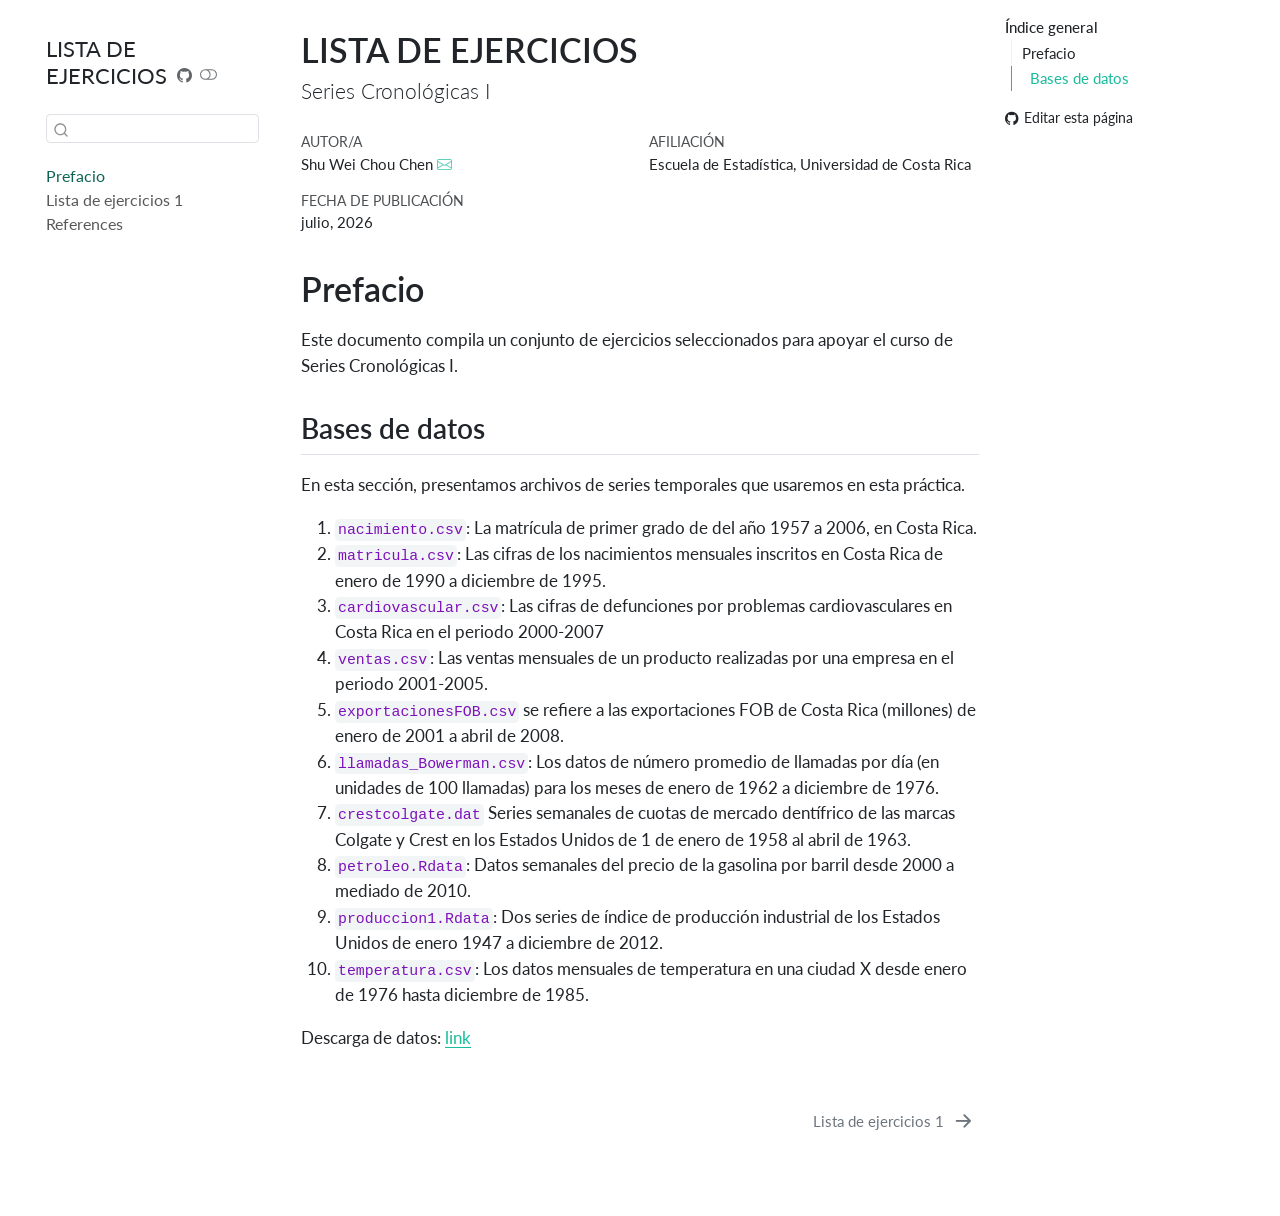
==== docs/index.html @ 9e40c4bb "setup" ====
<!DOCTYPE html>
<html xmlns="http://www.w3.org/1999/xhtml" lang="es" xml:lang="es"><head>

<meta charset="utf-8">
<meta name="generator" content="quarto-1.9.38">

<meta name="viewport" content="width=device-width, initial-scale=1.0, user-scalable=yes">

<meta name="author" content="Shu Wei Chou Chen">

<title>LISTA DE EJERCICIOS</title>
<style>
/* Default styles provided by pandoc.
** See https://pandoc.org/MANUAL.html#variables-for-html for config info.
*/
code{white-space: pre-wrap;}
span.smallcaps{font-variant: small-caps;}
div.columns{display: flex; gap: min(4vw, 1.5em);}
div.column{flex: auto; overflow-x: auto;}
div.hanging-indent{margin-left: 1.5em; text-indent: -1.5em;}
ul.task-list{list-style: none;}
ul.task-list li input[type="checkbox"] {
  width: 0.8em;
  margin: 0 0.8em 0.2em -1em; /* quarto-specific, see https://github.com/quarto-dev/quarto-cli/issues/4556 */ 
  vertical-align: middle;
}
/* CSS for citations */
div.csl-bib-body { }
div.csl-entry {
  clear: both;
}
.hanging-indent div.csl-entry {
  margin-left:2em;
  text-indent:-2em;
}
div.csl-left-margin {
  min-width:2em;
  float:left;
}
div.csl-right-inline {
  margin-left:2em;
  padding-left:1em;
}
div.csl-indent {
  margin-left: 2em;
}</style>


<script src="site_libs/quarto-nav/quarto-nav.js"></script>
<script src="site_libs/quarto-nav/headroom.min.js"></script>
<script src="site_libs/clipboard/clipboard.min.js"></script>
<script src="site_libs/quarto-search/autocomplete.umd.js"></script>
<script src="site_libs/quarto-search/fuse.min.js"></script>
<script src="site_libs/quarto-search/quarto-search.js"></script>
<meta name="quarto:offset" content="./">
<link href="./Lista_1.html" rel="next">
<script src="site_libs/quarto-html/quarto.js" type="module"></script>
<script src="site_libs/quarto-html/tabsets/tabsets.js" type="module"></script>
<script src="site_libs/quarto-html/popper.min.js"></script>
<script src="site_libs/quarto-html/tippy.umd.min.js"></script>
<script src="site_libs/quarto-html/anchor.min.js"></script>
<link href="site_libs/quarto-html/tippy.css" rel="stylesheet">
<link href="site_libs/quarto-html/quarto-syntax-highlighting-15634bcf2e68342d4ad2dfa704d543f6.css" rel="stylesheet" class="quarto-color-scheme" id="quarto-text-highlighting-styles">
<link href="site_libs/quarto-html/quarto-syntax-highlighting-dark-0a6b7249c26820e032cb0bd839ff02b1.css" rel="stylesheet" class="quarto-color-scheme quarto-color-alternate" id="quarto-text-highlighting-styles">
<link href="site_libs/quarto-html/quarto-syntax-highlighting-15634bcf2e68342d4ad2dfa704d543f6.css" rel="stylesheet" class="quarto-color-scheme-extra" id="quarto-text-highlighting-styles">
<script src="site_libs/bootstrap/bootstrap.min.js"></script>
<link href="site_libs/bootstrap/bootstrap-icons.css" rel="stylesheet">
<link href="site_libs/bootstrap/bootstrap-ffc4c3fc79587ee79da4865b6a08975e.min.css" rel="stylesheet" append-hash="true" class="quarto-color-scheme" id="quarto-bootstrap" data-mode="light">
<link href="site_libs/bootstrap/bootstrap-dark-acff971833d9769290026d534105daaa.min.css" rel="stylesheet" append-hash="true" class="quarto-color-scheme quarto-color-alternate" id="quarto-bootstrap" data-mode="dark">
<link href="site_libs/bootstrap/bootstrap-ffc4c3fc79587ee79da4865b6a08975e.min.css" rel="stylesheet" append-hash="true" class="quarto-color-scheme-extra" id="quarto-bootstrap" data-mode="light">
<script id="quarto-search-options" type="application/json">{
  "location": "sidebar",
  "copy-button": false,
  "collapse-after": 3,
  "panel-placement": "start",
  "type": "textbox",
  "limit": 50,
  "keyboard-shortcut": [
    "f",
    "/",
    "s"
  ],
  "show-item-context": false,
  "language": {
    "search-no-results-text": "No se han encontrado resultados",
    "search-matching-documents-text": "documentos encontrados",
    "search-copy-link-title": "Copiar el enlace en la búsqueda",
    "search-hide-matches-text": "Ocultar resultados adicionales",
    "search-more-match-text": "resultado adicional en este documento",
    "search-more-matches-text": "resultados adicionales en este documento",
    "search-clear-button-title": "Borrar",
    "search-text-placeholder": "",
    "search-detached-cancel-button-title": "Cancelar",
    "search-submit-button-title": "Enviar",
    "search-label": "Buscar"
  }
}</script>


</head>

<body class="nav-sidebar floating quarto-light"><script id="quarto-html-before-body" type="application/javascript">
    const toggleBodyColorMode = (bsSheetEl) => {
      const mode = bsSheetEl.getAttribute("data-mode");
      const bodyEl = window.document.querySelector("body");
      if (mode === "dark") {
        bodyEl.classList.add("quarto-dark");
        bodyEl.classList.remove("quarto-light");
      } else {
        bodyEl.classList.add("quarto-light");
        bodyEl.classList.remove("quarto-dark");
      }
    }
    const toggleBodyColorPrimary = () => {
      const bsSheetEl = window.document.querySelector("link#quarto-bootstrap:not([rel=disabled-stylesheet])");
      if (bsSheetEl) {
        toggleBodyColorMode(bsSheetEl);
      }
    }
    const setColorSchemeToggle = (alternate) => {
      const toggles = window.document.querySelectorAll('.quarto-color-scheme-toggle');
      for (let i=0; i < toggles.length; i++) {
        const toggle = toggles[i];
        if (toggle) {
          if (alternate) {
            toggle.classList.add("alternate");
          } else {
            toggle.classList.remove("alternate");
          }
        }
      }
    };
    const toggleColorMode = (alternate) => {
      // Switch the stylesheets
      const primaryStylesheets = window.document.querySelectorAll('link.quarto-color-scheme:not(.quarto-color-alternate)');
      const alternateStylesheets = window.document.querySelectorAll('link.quarto-color-scheme.quarto-color-alternate');
      manageTransitions('#quarto-margin-sidebar .nav-link', false);
      if (alternate) {
        // note: dark is layered on light, we don't disable primary!
        enableStylesheet(alternateStylesheets);
        for (const sheetNode of alternateStylesheets) {
          if (sheetNode.id === "quarto-bootstrap") {
            toggleBodyColorMode(sheetNode);
          }
        }
      } else {
        disableStylesheet(alternateStylesheets);
        enableStylesheet(primaryStylesheets)
        toggleBodyColorPrimary();
      }
      manageTransitions('#quarto-margin-sidebar .nav-link', true);
      // Switch the toggles
      setColorSchemeToggle(alternate)
      // Hack to workaround the fact that safari doesn't
      // properly recolor the scrollbar when toggling (#1455)
      if (navigator.userAgent.indexOf('Safari') > 0 && navigator.userAgent.indexOf('Chrome') == -1) {
        manageTransitions("body", false);
        window.scrollTo(0, 1);
        setTimeout(() => {
          window.scrollTo(0, 0);
          manageTransitions("body", true);
        }, 40);
      }
    }
    const disableStylesheet = (stylesheets) => {
      for (let i=0; i < stylesheets.length; i++) {
        const stylesheet = stylesheets[i];
        stylesheet.rel = 'disabled-stylesheet';
      }
    }
    const enableStylesheet = (stylesheets) => {
      for (let i=0; i < stylesheets.length; i++) {
        const stylesheet = stylesheets[i];
        if(stylesheet.rel !== 'stylesheet') { // for Chrome, which will still FOUC without this check
          stylesheet.rel = 'stylesheet';
        }
      }
    }
    const manageTransitions = (selector, allowTransitions) => {
      const els = window.document.querySelectorAll(selector);
      for (let i=0; i < els.length; i++) {
        const el = els[i];
        if (allowTransitions) {
          el.classList.remove('notransition');
        } else {
          el.classList.add('notransition');
        }
      }
    }
    const isFileUrl = () => {
      return window.location.protocol === 'file:';
    }
    const hasAlternateSentinel = () => {
      let styleSentinel = getColorSchemeSentinel();
      if (styleSentinel !== null) {
        return styleSentinel === "alternate";
      } else {
        return false;
      }
    }
    const setStyleSentinel = (alternate) => {
      const value = alternate ? "alternate" : "default";
      if (!isFileUrl()) {
        window.localStorage.setItem("quarto-color-scheme", value);
      } else {
        localAlternateSentinel = value;
      }
    }
    const getColorSchemeSentinel = () => {
      if (!isFileUrl()) {
        const storageValue = window.localStorage.getItem("quarto-color-scheme");
        return storageValue != null ? storageValue : localAlternateSentinel;
      } else {
        return localAlternateSentinel;
      }
    }
    const toggleGiscusIfUsed = (isAlternate, darkModeDefault) => {
      const baseTheme = document.querySelector('#giscus-base-theme')?.value ?? 'light';
      const alternateTheme = document.querySelector('#giscus-alt-theme')?.value ?? 'dark';
      let newTheme = '';
      if(authorPrefersDark) {
        newTheme = isAlternate ? baseTheme : alternateTheme;
      } else {
        newTheme = isAlternate ? alternateTheme : baseTheme;
      }
      const changeGiscusTheme = () => {
        // From: https://github.com/giscus/giscus/issues/336
        const sendMessage = (message) => {
          const iframe = document.querySelector('iframe.giscus-frame');
          if (!iframe) return;
          iframe.contentWindow.postMessage({ giscus: message }, 'https://giscus.app');
        }
        sendMessage({
          setConfig: {
            theme: newTheme
          }
        });
      }
      const isGiscussLoaded = window.document.querySelector('iframe.giscus-frame') !== null;
      if (isGiscussLoaded) {
        changeGiscusTheme();
      }
    };
    const authorPrefersDark = false;
    const darkModeDefault = authorPrefersDark;
      document.querySelector('link#quarto-text-highlighting-styles.quarto-color-scheme-extra').rel = 'disabled-stylesheet';
      document.querySelector('link#quarto-bootstrap.quarto-color-scheme-extra').rel = 'disabled-stylesheet';
    let localAlternateSentinel = darkModeDefault ? 'alternate' : 'default';
    // Dark / light mode switch
    window.quartoToggleColorScheme = () => {
      // Read the current dark / light value
      let toAlternate = !hasAlternateSentinel();
      toggleColorMode(toAlternate);
      setStyleSentinel(toAlternate);
      toggleGiscusIfUsed(toAlternate, darkModeDefault);
      window.dispatchEvent(new Event('resize'));
    };
    // Switch to dark mode if need be
    if (hasAlternateSentinel()) {
      toggleColorMode(true);
    } else {
      toggleColorMode(false);
    }
  </script>

<div id="quarto-search-results"></div>
  <header id="quarto-header" class="headroom fixed-top">
  <nav class="quarto-secondary-nav">
    <div class="container-fluid d-flex">
      <button type="button" class="quarto-btn-toggle btn" data-bs-toggle="collapse" role="button" data-bs-target=".quarto-sidebar-collapse-item" aria-controls="quarto-sidebar" aria-expanded="false" aria-label="Alternar barra lateral" onclick="if (window.quartoToggleHeadroom) { window.quartoToggleHeadroom(); }">
        <i class="bi bi-layout-text-sidebar-reverse"></i>
      </button>
        <nav class="quarto-page-breadcrumbs" aria-label="breadcrumb"><ol class="breadcrumb"><li class="breadcrumb-item"><a href="./index.html">Prefacio</a></li></ol></nav>
        <a class="flex-grow-1" role="navigation" data-bs-toggle="collapse" data-bs-target=".quarto-sidebar-collapse-item" aria-controls="quarto-sidebar" aria-expanded="false" aria-label="Alternar barra lateral" onclick="if (window.quartoToggleHeadroom) { window.quartoToggleHeadroom(); }">      
        </a>
      <button type="button" class="btn quarto-search-button" aria-label="Buscar" onclick="window.quartoOpenSearch();">
        <i class="bi bi-search"></i>
      </button>
    </div>
  </nav>
</header>
<!-- content -->
<div id="quarto-content" class="quarto-container page-columns page-rows-contents page-layout-article">
<!-- sidebar -->
  <nav id="quarto-sidebar" class="sidebar collapse collapse-horizontal quarto-sidebar-collapse-item sidebar-navigation floating overflow-auto">
    <div class="pt-lg-2 mt-2 text-left sidebar-header">
    <div class="sidebar-title mb-0 py-0">
      <a href="./">LISTA DE EJERCICIOS</a> 
        <div class="sidebar-tools-main">
    <a href="https://github.com/swchouchen/series_grad_ej/" title="Ejecutar el código" class="quarto-navigation-tool px-1" aria-label="Ejecutar el código"><i class="bi bi-github"></i></a>
  <a href="" class="quarto-color-scheme-toggle quarto-navigation-tool  px-1" onclick="window.quartoToggleColorScheme(); return false;" title="Alternar modo oscuro"><i class="bi"></i></a>
</div>
    </div>
      </div>
        <div class="mt-2 flex-shrink-0 align-items-center">
        <div class="sidebar-search">
        <div id="quarto-search" class="" title="Buscar"></div>
        </div>
        </div>
    <div class="sidebar-menu-container"> 
    <ul class="list-unstyled mt-1">
        <li class="sidebar-item">
  <div class="sidebar-item-container"> 
  <a href="./index.html" class="sidebar-item-text sidebar-link active">
 <span class="menu-text">Prefacio</span></a>
  </div>
</li>
        <li class="sidebar-item">
  <div class="sidebar-item-container"> 
  <a href="./Lista_1.html" class="sidebar-item-text sidebar-link"><span class="chapter-title">Lista de ejercicios 1</span></a>
  </div>
</li>
        <li class="sidebar-item">
  <div class="sidebar-item-container"> 
  <a href="./references.html" class="sidebar-item-text sidebar-link">
 <span class="menu-text">References</span></a>
  </div>
</li>
    </ul>
    </div>
</nav>
<div id="quarto-sidebar-glass" class="quarto-sidebar-collapse-item" data-bs-toggle="collapse" data-bs-target=".quarto-sidebar-collapse-item"></div>
<!-- margin-sidebar -->
    <div id="quarto-margin-sidebar" class="sidebar margin-sidebar">
        <nav id="TOC" role="doc-toc" class="toc-active" data-toc-expanded="1">
    <h2 id="toc-title">Índice general</h2>
   
  <ul>
  <li><a href="#prefacio" id="toc-prefacio" class="nav-link active" data-scroll-target="#prefacio">Prefacio</a>
  <ul class="collapse">
  <li><a href="#bases-de-datos" id="toc-bases-de-datos" class="nav-link" data-scroll-target="#bases-de-datos">Bases de datos</a></li>
  </ul></li>
  </ul>
<div class="toc-actions"><ul><li><a href="https://github.com/swchouchen/series_grad_ej/edit/main/index.qmd" class="toc-action"><i class="bi bi-github"></i>Editar esta página</a></li></ul></div></nav>
    </div>
<!-- main -->
<main class="content" id="quarto-document-content">


<header id="title-block-header" class="quarto-title-block default">
<div class="quarto-title">
<h1 class="title">LISTA DE EJERCICIOS</h1>
<p class="subtitle lead">Series Cronológicas I</p>
</div>


<div class="quarto-title-meta-author">
  <div class="quarto-title-meta-heading">Autor/a</div>
  <div class="quarto-title-meta-heading">Afiliación</div>
  
    <div class="quarto-title-meta-contents">
    <p class="author">Shu Wei Chou Chen <a href="mailto:shuwei.chou@ucr.ac.cr" class="quarto-title-author-email"><i class="bi bi-envelope"></i></a> </p>
  </div>
  <div class="quarto-title-meta-contents">
        <p class="affiliation">
            Escuela de Estadística, Universidad de Costa Rica
          </p>
      </div>
  </div>

<div class="quarto-title-meta">

      
    <div>
    <div class="quarto-title-meta-heading">Fecha de publicación</div>
    <div class="quarto-title-meta-contents">
      <p class="date">julio, 2026</p>
    </div>
  </div>
  
    
  </div>
  


</header>


<section id="prefacio" class="level1 unnumbered">
<h1 class="unnumbered">Prefacio</h1>
<p>Este documento compila un conjunto de ejercicios seleccionados para apoyar el curso de Series Cronológicas I.</p>
<section id="bases-de-datos" class="level2">
<h2 class="anchored" data-anchor-id="bases-de-datos">Bases de datos</h2>
<p>En esta sección, presentamos archivos de series temporales que usaremos en esta práctica.</p>
<ol type="1">
<li><code>nacimiento.csv</code>: La matrícula de primer grado de del año 1957 a 2006, en Costa Rica.</li>
<li><code>matricula.csv</code>: Las cifras de los nacimientos mensuales inscritos en Costa Rica de enero de 1990 a diciembre de 1995.</li>
<li><code>cardiovascular.csv</code>: Las cifras de defunciones por problemas cardiovasculares en Costa Rica en el periodo 2000-2007</li>
<li><code>ventas.csv</code>: Las ventas mensuales de un producto realizadas por una empresa en el periodo 2001-2005.</li>
<li><code>exportacionesFOB.csv</code> se refiere a las exportaciones FOB de Costa Rica (millones) de enero de 2001 a abril de 2008.</li>
<li><code>llamadas_Bowerman.csv</code>: Los datos de número promedio de llamadas por día (en unidades de 100 llamadas) para los meses de enero de 1962 a diciembre de 1976.</li>
<li><code>crestcolgate.dat</code> Series semanales de cuotas de mercado dentífrico de las marcas Colgate y Crest en los Estados Unidos de 1 de enero de 1958 al abril de 1963.</li>
<li><code>petroleo.Rdata</code>: Datos semanales del precio de la gasolina por barril desde 2000 a mediado de 2010.</li>
<li><code>produccion1.Rdata</code>: Dos series de índice de producción industrial de los Estados Unidos de enero 1947 a diciembre de 2012.</li>
<li><code>temperatura.csv</code>: Los datos mensuales de temperatura en una ciudad X desde enero de 1976 hasta diciembre de 1985.</li>
</ol>
<p>Descarga de datos: <a href="./datos.zip">link</a></p>


<div id="refs" class="references csl-bib-body hanging-indent" role="list" style="display: none">
<div id="ref-Hernandez2011" class="csl-entry" role="listitem">
Hernández, O. 2011. <em>Introducción a las series cronológicas</em>. Editorial UCR.
</div>
<div id="ref-Hyndman2021" class="csl-entry" role="listitem">
Hyndman, R. J., y G. Athanasopoulos. 2021. <em>Forecasting: principles and practice.</em> 3era ed. OTexts: Melbourne, Australia.
</div>
<div id="ref-Morettin2006" class="csl-entry" role="listitem">
Morettin, Pedro A., y Clélia M. C. Toloi. 2006. <em>Análise de Séries Temporais</em>. 2da ed. Blucher.
</div>
<div id="ref-Shumway2016" class="csl-entry" role="listitem">
Shumway, R., y D. Stoffer. 2016. <em>Time series Analysis and its applications</em>. 4ta ed. Springer.
</div>
</div>
</section>
</section>

</main> <!-- /main -->
<script id="quarto-html-after-body" type="application/javascript">
  window.document.addEventListener("DOMContentLoaded", function (event) {
    // Ensure there is a toggle, if there isn't float one in the top right
    if (window.document.querySelector('.quarto-color-scheme-toggle') === null) {
      const a = window.document.createElement('a');
      a.classList.add('top-right');
      a.classList.add('quarto-color-scheme-toggle');
      a.href = "";
      a.onclick = function() { try { window.quartoToggleColorScheme(); } catch {} return false; };
      const i = window.document.createElement("i");
      i.classList.add('bi');
      a.appendChild(i);
      window.document.body.appendChild(a);
    }
    setColorSchemeToggle(hasAlternateSentinel())
    const icon = "";
    const anchorJS = new window.AnchorJS();
    anchorJS.options = {
      placement: 'right',
      icon: icon
    };
    anchorJS.add('.anchored');
    const isCodeAnnotation = (el) => {
      for (const clz of el.classList) {
        if (clz.startsWith('code-annotation-')) {                     
          return true;
        }
      }
      return false;
    }
    const onCopySuccess = function(e) {
      // button target
      const button = e.trigger;
      // don't keep focus
      button.blur();
      // flash "checked"
      button.classList.add('code-copy-button-checked');
      var currentTitle = button.getAttribute("title");
      button.setAttribute("title", "Copiado");
      let tooltip;
      if (window.bootstrap) {
        button.setAttribute("data-bs-toggle", "tooltip");
        button.setAttribute("data-bs-placement", "left");
        button.setAttribute("data-bs-title", "Copiado");
        tooltip = new bootstrap.Tooltip(button, 
          { trigger: "manual", 
            customClass: "code-copy-button-tooltip",
            offset: [0, -8]});
        tooltip.show();    
      }
      setTimeout(function() {
        if (tooltip) {
          tooltip.hide();
          button.removeAttribute("data-bs-title");
          button.removeAttribute("data-bs-toggle");
          button.removeAttribute("data-bs-placement");
        }
        button.setAttribute("title", currentTitle);
        button.classList.remove('code-copy-button-checked');
      }, 1000);
      // clear code selection
      e.clearSelection();
    }
    const getTextToCopy = function(trigger) {
      const outerScaffold = trigger.parentElement.cloneNode(true);
      const codeEl = outerScaffold.querySelector('code');
      for (const childEl of codeEl.children) {
        if (isCodeAnnotation(childEl)) {
          childEl.remove();
        }
      }
      return codeEl.innerText;
    }
    const clipboard = new window.ClipboardJS('.code-copy-button:not([data-in-quarto-modal])', {
      text: getTextToCopy
    });
    clipboard.on('success', onCopySuccess);
    if (window.document.getElementById('quarto-embedded-source-code-modal')) {
      const clipboardModal = new window.ClipboardJS('.code-copy-button[data-in-quarto-modal]', {
        text: getTextToCopy,
        container: window.document.getElementById('quarto-embedded-source-code-modal')
      });
      clipboardModal.on('success', onCopySuccess);
    }
      var localhostRegex = new RegExp(/^(?:http|https):\/\/localhost\:?[0-9]*\//);
      var mailtoRegex = new RegExp(/^mailto:/);
        var filterRegex = new RegExp('/' + window.location.host + '/');
      var isInternal = (href) => {
          return filterRegex.test(href) || localhostRegex.test(href) || mailtoRegex.test(href);
      }
      // Inspect non-navigation links and adorn them if external
     var links = window.document.querySelectorAll('a[href]:not(.nav-link):not(.navbar-brand):not(.toc-action):not(.sidebar-link):not(.sidebar-item-toggle):not(.pagination-link):not(.no-external):not([aria-hidden]):not(.dropdown-item):not(.quarto-navigation-tool):not(.about-link)');
      for (var i=0; i<links.length; i++) {
        const link = links[i];
        if (!isInternal(link.href)) {
          // undo the damage that might have been done by quarto-nav.js in the case of
          // links that we want to consider external
          if (link.dataset.originalHref !== undefined) {
            link.href = link.dataset.originalHref;
          }
        }
      }
    function tippyHover(el, contentFn, onTriggerFn, onUntriggerFn) {
      const config = {
        allowHTML: true,
        maxWidth: 500,
        delay: 100,
        arrow: false,
        appendTo: function(el) {
            return el.parentElement;
        },
        interactive: true,
        interactiveBorder: 10,
        theme: 'quarto',
        placement: 'bottom-start',
      };
      if (contentFn) {
        config.content = contentFn;
      }
      if (onTriggerFn) {
        config.onTrigger = onTriggerFn;
      }
      if (onUntriggerFn) {
        config.onUntrigger = onUntriggerFn;
      }
      window.tippy(el, config); 
    }
    const noterefs = window.document.querySelectorAll('a[role="doc-noteref"]');
    for (var i=0; i<noterefs.length; i++) {
      const ref = noterefs[i];
      tippyHover(ref, function() {
        // use id or data attribute instead here
        let href = ref.getAttribute('data-footnote-href') || ref.getAttribute('href');
        try { href = new URL(href).hash; } catch {}
        const id = href.replace(/^#\/?/, "");
        const note = window.document.getElementById(id);
        if (note) {
          return note.innerHTML;
        } else {
          return "";
        }
      });
    }
    const xrefs = window.document.querySelectorAll('a.quarto-xref');
    const processXRef = (id, note) => {
      // Strip column container classes
      const stripColumnClz = (el) => {
        el.classList.remove("page-full", "page-columns");
        if (el.children) {
          for (const child of el.children) {
            stripColumnClz(child);
          }
        }
      }
      stripColumnClz(note)
      if (id === null || id.startsWith('sec-')) {
        // Special case sections, only their first couple elements
        const container = document.createElement("div");
        if (note.children && note.children.length > 2) {
          container.appendChild(note.children[0].cloneNode(true));
          for (let i = 1; i < note.children.length; i++) {
            const child = note.children[i];
            if (child.tagName === "P" && child.innerText === "") {
              continue;
            } else {
              container.appendChild(child.cloneNode(true));
              break;
            }
          }
          if (window.Quarto?.typesetMath) {
            window.Quarto.typesetMath(container);
          }
          return container.innerHTML
        } else {
          if (window.Quarto?.typesetMath) {
            window.Quarto.typesetMath(note);
          }
          return note.innerHTML;
        }
      } else {
        // Remove any anchor links if they are present
        const anchorLink = note.querySelector('a.anchorjs-link');
        if (anchorLink) {
          anchorLink.remove();
        }
        if (window.Quarto?.typesetMath) {
          window.Quarto.typesetMath(note);
        }
        if (note.classList.contains("callout")) {
          return note.outerHTML;
        } else {
          return note.innerHTML;
        }
      }
    }
    for (var i=0; i<xrefs.length; i++) {
      const xref = xrefs[i];
      tippyHover(xref, undefined, function(instance) {
        instance.disable();
        let url = xref.getAttribute('href');
        let hash = undefined; 
        if (url.startsWith('#')) {
          hash = url;
        } else {
          try { hash = new URL(url).hash; } catch {}
        }
        if (hash) {
          const id = hash.replace(/^#\/?/, "");
          const note = window.document.getElementById(id);
          if (note !== null) {
            try {
              const html = processXRef(id, note.cloneNode(true));
              instance.setContent(html);
            } finally {
              instance.enable();
              instance.show();
            }
          } else {
            // See if we can fetch this
            fetch(url.split('#')[0])
            .then(res => res.text())
            .then(html => {
              const parser = new DOMParser();
              const htmlDoc = parser.parseFromString(html, "text/html");
              const note = htmlDoc.getElementById(id);
              if (note !== null) {
                const html = processXRef(id, note);
                instance.setContent(html);
              } 
            }).finally(() => {
              instance.enable();
              instance.show();
            });
          }
        } else {
          // See if we can fetch a full url (with no hash to target)
          // This is a special case and we should probably do some content thinning / targeting
          fetch(url)
          .then(res => res.text())
          .then(html => {
            const parser = new DOMParser();
            const htmlDoc = parser.parseFromString(html, "text/html");
            const note = htmlDoc.querySelector('main.content');
            if (note !== null) {
              // This should only happen for chapter cross references
              // (since there is no id in the URL)
              // remove the first header
              if (note.children.length > 0 && note.children[0].tagName === "HEADER") {
                note.children[0].remove();
              }
              const html = processXRef(null, note);
              instance.setContent(html);
            } 
          }).finally(() => {
            instance.enable();
            instance.show();
          });
        }
      }, function(instance) {
      });
    }
        let selectedAnnoteEl;
        const selectorForAnnotation = ( cell, annotation) => {
          let cellAttr = 'data-code-cell="' + cell + '"';
          let lineAttr = 'data-code-annotation="' +  annotation + '"';
          const selector = 'span[' + cellAttr + '][' + lineAttr + ']';
          return selector;
        }
        const selectCodeLines = (annoteEl) => {
          const doc = window.document;
          const targetCell = annoteEl.getAttribute("data-target-cell");
          const targetAnnotation = annoteEl.getAttribute("data-target-annotation");
          const annoteSpan = window.document.querySelector(selectorForAnnotation(targetCell, targetAnnotation));
          const lines = annoteSpan.getAttribute("data-code-lines").split(",");
          const lineIds = lines.map((line) => {
            return targetCell + "-" + line;
          })
          let top = null;
          let height = null;
          let parent = null;
          if (lineIds.length > 0) {
              //compute the position of the single el (top and bottom and make a div)
              const el = window.document.getElementById(lineIds[0]);
              top = el.offsetTop;
              height = el.offsetHeight;
              parent = el.parentElement.parentElement;
            if (lineIds.length > 1) {
              const lastEl = window.document.getElementById(lineIds[lineIds.length - 1]);
              const bottom = lastEl.offsetTop + lastEl.offsetHeight;
              height = bottom - top;
            }
            if (top !== null && height !== null && parent !== null) {
              // cook up a div (if necessary) and position it 
              let div = window.document.getElementById("code-annotation-line-highlight");
              if (div === null) {
                div = window.document.createElement("div");
                div.setAttribute("id", "code-annotation-line-highlight");
                div.style.position = 'absolute';
                parent.appendChild(div);
              }
              div.style.top = top - 2 + "px";
              div.style.height = height + 4 + "px";
              div.style.left = 0;
              let gutterDiv = window.document.getElementById("code-annotation-line-highlight-gutter");
              if (gutterDiv === null) {
                gutterDiv = window.document.createElement("div");
                gutterDiv.setAttribute("id", "code-annotation-line-highlight-gutter");
                gutterDiv.style.position = 'absolute';
                const codeCell = window.document.getElementById(targetCell);
                const gutter = codeCell.querySelector('.code-annotation-gutter');
                gutter.appendChild(gutterDiv);
              }
              gutterDiv.style.top = top - 2 + "px";
              gutterDiv.style.height = height + 4 + "px";
            }
            selectedAnnoteEl = annoteEl;
          }
        };
        const unselectCodeLines = () => {
          const elementsIds = ["code-annotation-line-highlight", "code-annotation-line-highlight-gutter"];
          elementsIds.forEach((elId) => {
            const div = window.document.getElementById(elId);
            if (div) {
              div.remove();
            }
          });
          selectedAnnoteEl = undefined;
        };
          // Handle positioning of the toggle
      window.addEventListener(
        "resize",
        throttle(() => {
          elRect = undefined;
          if (selectedAnnoteEl) {
            selectCodeLines(selectedAnnoteEl);
          }
        }, 10)
      );
      function throttle(fn, ms) {
      let throttle = false;
      let timer;
        return (...args) => {
          if(!throttle) { // first call gets through
              fn.apply(this, args);
              throttle = true;
          } else { // all the others get throttled
              if(timer) clearTimeout(timer); // cancel #2
              timer = setTimeout(() => {
                fn.apply(this, args);
                timer = throttle = false;
              }, ms);
          }
        };
      }
        // Attach click handler to the DT
        const annoteDls = window.document.querySelectorAll('dt[data-target-cell]');
        for (const annoteDlNode of annoteDls) {
          annoteDlNode.addEventListener('click', (event) => {
            const clickedEl = event.target;
            if (clickedEl !== selectedAnnoteEl) {
              unselectCodeLines();
              const activeEl = window.document.querySelector('dt[data-target-cell].code-annotation-active');
              if (activeEl) {
                activeEl.classList.remove('code-annotation-active');
              }
              selectCodeLines(clickedEl);
              clickedEl.classList.add('code-annotation-active');
            } else {
              // Unselect the line
              unselectCodeLines();
              clickedEl.classList.remove('code-annotation-active');
            }
          });
        }
    const findCites = (el) => {
      const parentEl = el.parentElement;
      if (parentEl) {
        const cites = parentEl.dataset.cites;
        if (cites) {
          return {
            el,
            cites: cites.split(' ')
          };
        } else {
          return findCites(el.parentElement)
        }
      } else {
        return undefined;
      }
    };
    var bibliorefs = window.document.querySelectorAll('a[role="doc-biblioref"]');
    for (var i=0; i<bibliorefs.length; i++) {
      const ref = bibliorefs[i];
      const citeInfo = findCites(ref);
      if (citeInfo) {
        tippyHover(citeInfo.el, function() {
          var popup = window.document.createElement('div');
          citeInfo.cites.forEach(function(cite) {
            var citeDiv = window.document.createElement('div');
            citeDiv.classList.add('hanging-indent');
            citeDiv.classList.add('csl-entry');
            var biblioDiv = window.document.getElementById('ref-' + cite);
            if (biblioDiv) {
              citeDiv.innerHTML = biblioDiv.innerHTML;
            }
            popup.appendChild(citeDiv);
          });
          return popup.innerHTML;
        });
      }
    }
  });
  </script>
<nav class="page-navigation">
  <div class="nav-page nav-page-previous">
  </div>
  <div class="nav-page nav-page-next">
      <a href="./Lista_1.html" class="pagination-link" aria-label="Lista de ejercicios 1">
        <span class="nav-page-text"><span class="chapter-title">Lista de ejercicios 1</span></span> <i class="bi bi-arrow-right-short"></i>
      </a>
  </div>
</nav>
</div> <!-- /content -->




<footer class="footer"><div class="nav-footer"><div class="nav-footer-center"><div class="toc-actions d-sm-block d-md-none"><ul><li><a href="https://github.com/swchouchen/series_grad_ej/edit/main/index.qmd" class="toc-action"><i class="bi bi-github"></i>Editar esta página</a></li></ul></div></div></div></footer></body></html>
---- docs/site_libs/quarto-html/tippy.css ----
.tippy-box[data-animation=fade][data-state=hidden]{opacity:0}[data-tippy-root]{max-width:calc(100vw - 10px)}.tippy-box{position:relative;background-color:#333;color:#fff;border-radius:4px;font-size:14px;line-height:1.4;white-space:normal;outline:0;transition-property:transform,visibility,opacity}.tippy-box[data-placement^=top]>.tippy-arrow{bottom:0}.tippy-box[data-placement^=top]>.tippy-arrow:before{bottom:-7px;left:0;border-width:8px 8px 0;border-top-color:initial;transform-origin:center top}.tippy-box[data-placement^=bottom]>.tippy-arrow{top:0}.tippy-box[data-placement^=bottom]>.tippy-arrow:before{top:-7px;left:0;border-width:0 8px 8px;border-bottom-color:initial;transform-origin:center bottom}.tippy-box[data-placement^=left]>.tippy-arrow{right:0}.tippy-box[data-placement^=left]>.tippy-arrow:before{border-width:8px 0 8px 8px;border-left-color:initial;right:-7px;transform-origin:center left}.tippy-box[data-placement^=right]>.tippy-arrow{left:0}.tippy-box[data-placement^=right]>.tippy-arrow:before{left:-7px;border-width:8px 8px 8px 0;border-right-color:initial;transform-origin:center right}.tippy-box[data-inertia][data-state=visible]{transition-timing-function:cubic-bezier(.54,1.5,.38,1.11)}.tippy-arrow{width:16px;height:16px;color:#333}.tippy-arrow:before{content:"";position:absolute;border-color:transparent;border-style:solid}.tippy-content{position:relative;padding:5px 9px;z-index:1}
---- docs/site_libs/quarto-html/quarto-syntax-highlighting-15634bcf2e68342d4ad2dfa704d543f6.css ----
/* quarto syntax highlight colors */
:root {
  --quarto-hl-ot-color: #003B4F;
  --quarto-hl-at-color: #657422;
  --quarto-hl-ss-color: #20794D;
  --quarto-hl-an-color: #5E5E5E;
  --quarto-hl-fu-color: #4758AB;
  --quarto-hl-st-color: #20794D;
  --quarto-hl-cf-color: #003B4F;
  --quarto-hl-op-color: #5E5E5E;
  --quarto-hl-er-color: #AD0000;
  --quarto-hl-bn-color: #AD0000;
  --quarto-hl-al-color: #AD0000;
  --quarto-hl-va-color: #111111;
  --quarto-hl-bu-color: inherit;
  --quarto-hl-ex-color: inherit;
  --quarto-hl-pp-color: #AD0000;
  --quarto-hl-in-color: #5E5E5E;
  --quarto-hl-vs-color: #20794D;
  --quarto-hl-wa-color: #5E5E5E;
  --quarto-hl-do-color: #5E5E5E;
  --quarto-hl-im-color: #00769E;
  --quarto-hl-ch-color: #20794D;
  --quarto-hl-dt-color: #AD0000;
  --quarto-hl-fl-color: #AD0000;
  --quarto-hl-co-color: #5E5E5E;
  --quarto-hl-cv-color: #5E5E5E;
  --quarto-hl-cn-color: #8f5902;
  --quarto-hl-sc-color: #5E5E5E;
  --quarto-hl-dv-color: #AD0000;
  --quarto-hl-kw-color: #003B4F;
}

/* other quarto variables */
:root {
  --quarto-font-monospace: SFMono-Regular, Menlo, Monaco, Consolas, "Liberation Mono", "Courier New", monospace;
}

/* syntax highlight based on Pandoc's rules */
pre > code.sourceCode > span {
  color: #003B4F;
}

code.sourceCode > span {
  color: #003B4F;
}

div.sourceCode,
div.sourceCode pre.sourceCode {
  color: #003B4F;
}

/* Normal */
code span {
  color: #003B4F;
}

/* Alert */
code span.al {
  color: #AD0000;
  font-style: inherit;
}

/* Annotation */
code span.an {
  color: #5E5E5E;
  font-style: inherit;
}

/* Attribute */
code span.at {
  color: #657422;
  font-style: inherit;
}

/* BaseN */
code span.bn {
  color: #AD0000;
  font-style: inherit;
}

/* BuiltIn */
code span.bu {
  font-style: inherit;
}

/* ControlFlow */
code span.cf {
  color: #003B4F;
  font-weight: bold;
  font-style: inherit;
}

/* Char */
code span.ch {
  color: #20794D;
  font-style: inherit;
}

/* Constant */
code span.cn {
  color: #8f5902;
  font-style: inherit;
}

/* Comment */
code span.co {
  color: #5E5E5E;
  font-style: inherit;
}

/* CommentVar */
code span.cv {
  color: #5E5E5E;
  font-style: italic;
}

/* Documentation */
code span.do {
  color: #5E5E5E;
  font-style: italic;
}

/* DataType */
code span.dt {
  color: #AD0000;
  font-style: inherit;
}

/* DecVal */
code span.dv {
  color: #AD0000;
  font-style: inherit;
}

/* Error */
code span.er {
  color: #AD0000;
  font-style: inherit;
}

/* Extension */
code span.ex {
  font-style: inherit;
}

/* Float */
code span.fl {
  color: #AD0000;
  font-style: inherit;
}

/* Function */
code span.fu {
  color: #4758AB;
  font-style: inherit;
}

/* Import */
code span.im {
  color: #00769E;
  font-style: inherit;
}

/* Information */
code span.in {
  color: #5E5E5E;
  font-style: inherit;
}

/* Keyword */
code span.kw {
  color: #003B4F;
  font-weight: bold;
  font-style: inherit;
}

/* Operator */
code span.op {
  color: #5E5E5E;
  font-style: inherit;
}

/* Other */
code span.ot {
  color: #003B4F;
  font-style: inherit;
}

/* Preprocessor */
code span.pp {
  color: #AD0000;
  font-style: inherit;
}

/* SpecialChar */
code span.sc {
  color: #5E5E5E;
  font-style: inherit;
}

/* SpecialString */
code span.ss {
  color: #20794D;
  font-style: inherit;
}

/* String */
code span.st {
  color: #20794D;
  font-style: inherit;
}

/* Variable */
code span.va {
  color: #111111;
  font-style: inherit;
}

/* VerbatimString */
code span.vs {
  color: #20794D;
  font-style: inherit;
}

/* Warning */
code span.wa {
  color: #5E5E5E;
  font-style: italic;
}

.prevent-inlining {
  content: "</";
}

/*# sourceMappingURL=f23921c56f73e400b49028c9186a1aa0.css.map */
---- docs/site_libs/quarto-html/quarto-syntax-highlighting-dark-0a6b7249c26820e032cb0bd839ff02b1.css ----
/* quarto syntax highlight colors */
:root {
  --quarto-hl-al-color: #f07178;
  --quarto-hl-an-color: #d4d0ab;
  --quarto-hl-at-color: #00e0e0;
  --quarto-hl-bn-color: #d4d0ab;
  --quarto-hl-bu-color: #abe338;
  --quarto-hl-ch-color: #abe338;
  --quarto-hl-co-color: #f8f8f2;
  --quarto-hl-cv-color: #ffd700;
  --quarto-hl-cn-color: #ffd700;
  --quarto-hl-cf-color: #ffa07a;
  --quarto-hl-dt-color: #ffa07a;
  --quarto-hl-dv-color: #d4d0ab;
  --quarto-hl-do-color: #f8f8f2;
  --quarto-hl-er-color: #f07178;
  --quarto-hl-ex-color: #00e0e0;
  --quarto-hl-fl-color: #d4d0ab;
  --quarto-hl-fu-color: #ffa07a;
  --quarto-hl-im-color: #abe338;
  --quarto-hl-in-color: #d4d0ab;
  --quarto-hl-kw-color: #ffa07a;
  --quarto-hl-op-color: #ffa07a;
  --quarto-hl-ot-color: #00e0e0;
  --quarto-hl-pp-color: #dcc6e0;
  --quarto-hl-re-color: #00e0e0;
  --quarto-hl-sc-color: #abe338;
  --quarto-hl-ss-color: #abe338;
  --quarto-hl-st-color: #abe338;
  --quarto-hl-va-color: #00e0e0;
  --quarto-hl-vs-color: #abe338;
  --quarto-hl-wa-color: #dcc6e0;
}

/* other quarto variables */
:root {
  --quarto-font-monospace: SFMono-Regular, Menlo, Monaco, Consolas, "Liberation Mono", "Courier New", monospace;
}

/* syntax highlight based on Pandoc's rules */
pre > code.sourceCode > span {
  color: #f8f8f2;
}

code.sourceCode > span {
  color: #f8f8f2;
}

div.sourceCode,
div.sourceCode pre.sourceCode {
  color: #f8f8f2;
}

/* Normal */
code span {
  color: #f8f8f2;
}

/* Alert */
code span.al {
  color: #f07178;
}

/* Annotation */
code span.an {
  color: #d4d0ab;
}

/* Attribute */
code span.at {
  color: #00e0e0;
}

/* BaseN */
code span.bn {
  color: #d4d0ab;
}

/* BuiltIn */
code span.bu {
  color: #abe338;
}

/* ControlFlow */
code span.cf {
  font-weight: bold;
  color: #ffa07a;
}

/* Char */
code span.ch {
  color: #abe338;
}

/* Constant */
code span.cn {
  color: #ffd700;
}

/* Comment */
code span.co {
  font-style: italic;
  color: #f8f8f2;
}

/* CommentVar */
code span.cv {
  color: #ffd700;
}

/* Documentation */
code span.do {
  color: #f8f8f2;
}

/* DataType */
code span.dt {
  color: #ffa07a;
}

/* DecVal */
code span.dv {
  color: #d4d0ab;
}

/* Error */
code span.er {
  color: #f07178;
  text-decoration: underline;
}

/* Extension */
code span.ex {
  font-weight: bold;
  color: #00e0e0;
}

/* Float */
code span.fl {
  color: #d4d0ab;
}

/* Function */
code span.fu {
  color: #ffa07a;
}

/* Import */
code span.im {
  color: #abe338;
}

/* Information */
code span.in {
  color: #d4d0ab;
}

/* Keyword */
code span.kw {
  font-weight: bold;
  color: #ffa07a;
}

/* Operator */
code span.op {
  color: #ffa07a;
}

/* Other */
code span.ot {
  color: #00e0e0;
}

/* Preprocessor */
code span.pp {
  color: #dcc6e0;
}

/* RegionMarker */
code span.re {
  background-color: #f8f8f2;
  color: #00e0e0;
}

/* SpecialChar */
code span.sc {
  color: #abe338;
}

/* SpecialString */
code span.ss {
  color: #abe338;
}

/* String */
code span.st {
  color: #abe338;
}

/* Variable */
code span.va {
  color: #00e0e0;
}

/* VerbatimString */
code span.vs {
  color: #abe338;
}

/* Warning */
code span.wa {
  color: #dcc6e0;
}

.prevent-inlining {
  content: "</";
}

/*# sourceMappingURL=175367c052bafc98bd680af3479823f0.css.map */
---- docs/site_libs/quarto-html/quarto-syntax-highlighting-15634bcf2e68342d4ad2dfa704d543f6.css ----
/* quarto syntax highlight colors */
:root {
  --quarto-hl-ot-color: #003B4F;
  --quarto-hl-at-color: #657422;
  --quarto-hl-ss-color: #20794D;
  --quarto-hl-an-color: #5E5E5E;
  --quarto-hl-fu-color: #4758AB;
  --quarto-hl-st-color: #20794D;
  --quarto-hl-cf-color: #003B4F;
  --quarto-hl-op-color: #5E5E5E;
  --quarto-hl-er-color: #AD0000;
  --quarto-hl-bn-color: #AD0000;
  --quarto-hl-al-color: #AD0000;
  --quarto-hl-va-color: #111111;
  --quarto-hl-bu-color: inherit;
  --quarto-hl-ex-color: inherit;
  --quarto-hl-pp-color: #AD0000;
  --quarto-hl-in-color: #5E5E5E;
  --quarto-hl-vs-color: #20794D;
  --quarto-hl-wa-color: #5E5E5E;
  --quarto-hl-do-color: #5E5E5E;
  --quarto-hl-im-color: #00769E;
  --quarto-hl-ch-color: #20794D;
  --quarto-hl-dt-color: #AD0000;
  --quarto-hl-fl-color: #AD0000;
  --quarto-hl-co-color: #5E5E5E;
  --quarto-hl-cv-color: #5E5E5E;
  --quarto-hl-cn-color: #8f5902;
  --quarto-hl-sc-color: #5E5E5E;
  --quarto-hl-dv-color: #AD0000;
  --quarto-hl-kw-color: #003B4F;
}

/* other quarto variables */
:root {
  --quarto-font-monospace: SFMono-Regular, Menlo, Monaco, Consolas, "Liberation Mono", "Courier New", monospace;
}

/* syntax highlight based on Pandoc's rules */
pre > code.sourceCode > span {
  color: #003B4F;
}

code.sourceCode > span {
  color: #003B4F;
}

div.sourceCode,
div.sourceCode pre.sourceCode {
  color: #003B4F;
}

/* Normal */
code span {
  color: #003B4F;
}

/* Alert */
code span.al {
  color: #AD0000;
  font-style: inherit;
}

/* Annotation */
code span.an {
  color: #5E5E5E;
  font-style: inherit;
}

/* Attribute */
code span.at {
  color: #657422;
  font-style: inherit;
}

/* BaseN */
code span.bn {
  color: #AD0000;
  font-style: inherit;
}

/* BuiltIn */
code span.bu {
  font-style: inherit;
}

/* ControlFlow */
code span.cf {
  color: #003B4F;
  font-weight: bold;
  font-style: inherit;
}

/* Char */
code span.ch {
  color: #20794D;
  font-style: inherit;
}

/* Constant */
code span.cn {
  color: #8f5902;
  font-style: inherit;
}

/* Comment */
code span.co {
  color: #5E5E5E;
  font-style: inherit;
}

/* CommentVar */
code span.cv {
  color: #5E5E5E;
  font-style: italic;
}

/* Documentation */
code span.do {
  color: #5E5E5E;
  font-style: italic;
}

/* DataType */
code span.dt {
  color: #AD0000;
  font-style: inherit;
}

/* DecVal */
code span.dv {
  color: #AD0000;
  font-style: inherit;
}

/* Error */
code span.er {
  color: #AD0000;
  font-style: inherit;
}

/* Extension */
code span.ex {
  font-style: inherit;
}

/* Float */
code span.fl {
  color: #AD0000;
  font-style: inherit;
}

/* Function */
code span.fu {
  color: #4758AB;
  font-style: inherit;
}

/* Import */
code span.im {
  color: #00769E;
  font-style: inherit;
}

/* Information */
code span.in {
  color: #5E5E5E;
  font-style: inherit;
}

/* Keyword */
code span.kw {
  color: #003B4F;
  font-weight: bold;
  font-style: inherit;
}

/* Operator */
code span.op {
  color: #5E5E5E;
  font-style: inherit;
}

/* Other */
code span.ot {
  color: #003B4F;
  font-style: inherit;
}

/* Preprocessor */
code span.pp {
  color: #AD0000;
  font-style: inherit;
}

/* SpecialChar */
code span.sc {
  color: #5E5E5E;
  font-style: inherit;
}

/* SpecialString */
code span.ss {
  color: #20794D;
  font-style: inherit;
}

/* String */
code span.st {
  color: #20794D;
  font-style: inherit;
}

/* Variable */
code span.va {
  color: #111111;
  font-style: inherit;
}

/* VerbatimString */
code span.vs {
  color: #20794D;
  font-style: inherit;
}

/* Warning */
code span.wa {
  color: #5E5E5E;
  font-style: italic;
}

.prevent-inlining {
  content: "</";
}

/*# sourceMappingURL=f23921c56f73e400b49028c9186a1aa0.css.map */
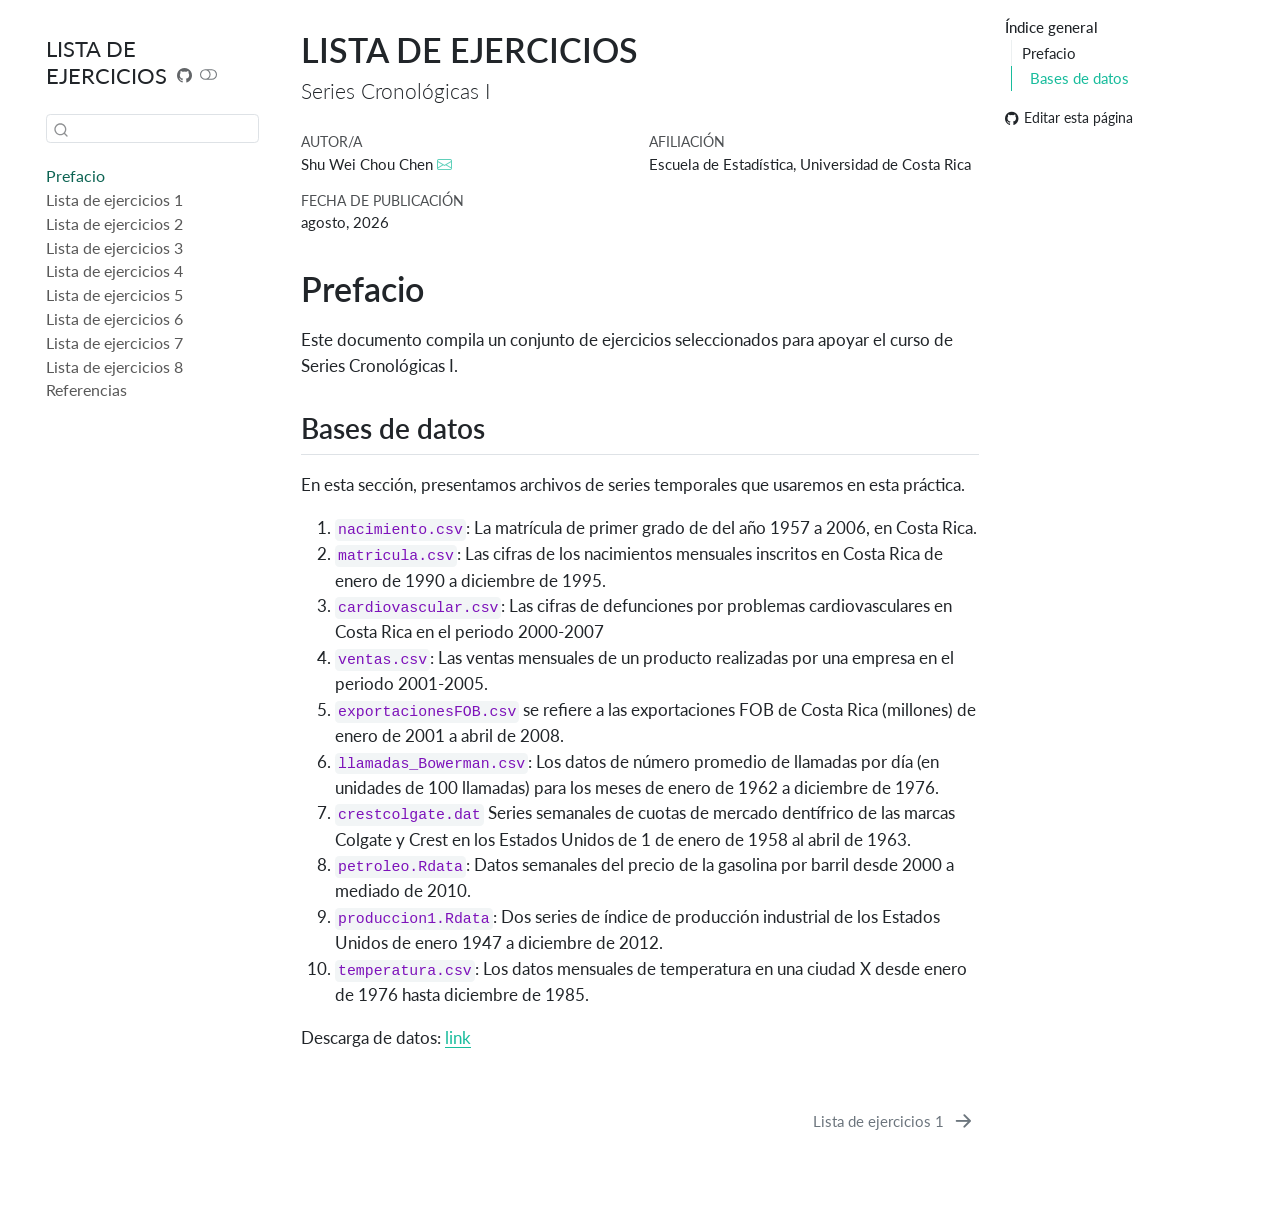
==== commit 19a61de1: "Lista 1" ====
--- a/docs/index.html
+++ b/docs/index.html
@@ -312,8 +312,43 @@
 </li>
         <li class="sidebar-item">
   <div class="sidebar-item-container"> 
+  <a href="./Lista_2.html" class="sidebar-item-text sidebar-link"><span class="chapter-title">Lista de ejercicios 2</span></a>
+  </div>
+</li>
+        <li class="sidebar-item">
+  <div class="sidebar-item-container"> 
+  <a href="./Lista_3.html" class="sidebar-item-text sidebar-link"><span class="chapter-title">Lista de ejercicios 3</span></a>
+  </div>
+</li>
+        <li class="sidebar-item">
+  <div class="sidebar-item-container"> 
+  <a href="./Lista_4.html" class="sidebar-item-text sidebar-link"><span class="chapter-title">Lista de ejercicios 4</span></a>
+  </div>
+</li>
+        <li class="sidebar-item">
+  <div class="sidebar-item-container"> 
+  <a href="./Lista_5.html" class="sidebar-item-text sidebar-link"><span class="chapter-title">Lista de ejercicios 5</span></a>
+  </div>
+</li>
+        <li class="sidebar-item">
+  <div class="sidebar-item-container"> 
+  <a href="./Lista_6.html" class="sidebar-item-text sidebar-link"><span class="chapter-title">Lista de ejercicios 6</span></a>
+  </div>
+</li>
+        <li class="sidebar-item">
+  <div class="sidebar-item-container"> 
+  <a href="./Lista_7.html" class="sidebar-item-text sidebar-link"><span class="chapter-title">Lista de ejercicios 7</span></a>
+  </div>
+</li>
+        <li class="sidebar-item">
+  <div class="sidebar-item-container"> 
+  <a href="./Lista_8.html" class="sidebar-item-text sidebar-link"><span class="chapter-title">Lista de ejercicios 8</span></a>
+  </div>
+</li>
+        <li class="sidebar-item">
+  <div class="sidebar-item-container"> 
   <a href="./references.html" class="sidebar-item-text sidebar-link">
- <span class="menu-text">References</span></a>
+ <span class="menu-text">Referencias</span></a>
   </div>
 </li>
     </ul>
@@ -364,7 +399,7 @@
     <div>
     <div class="quarto-title-meta-heading">Fecha de publicación</div>
     <div class="quarto-title-meta-contents">
-      <p class="date">julio, 2026</p>
+      <p class="date">agosto, 2026</p>
     </div>
   </div>
   
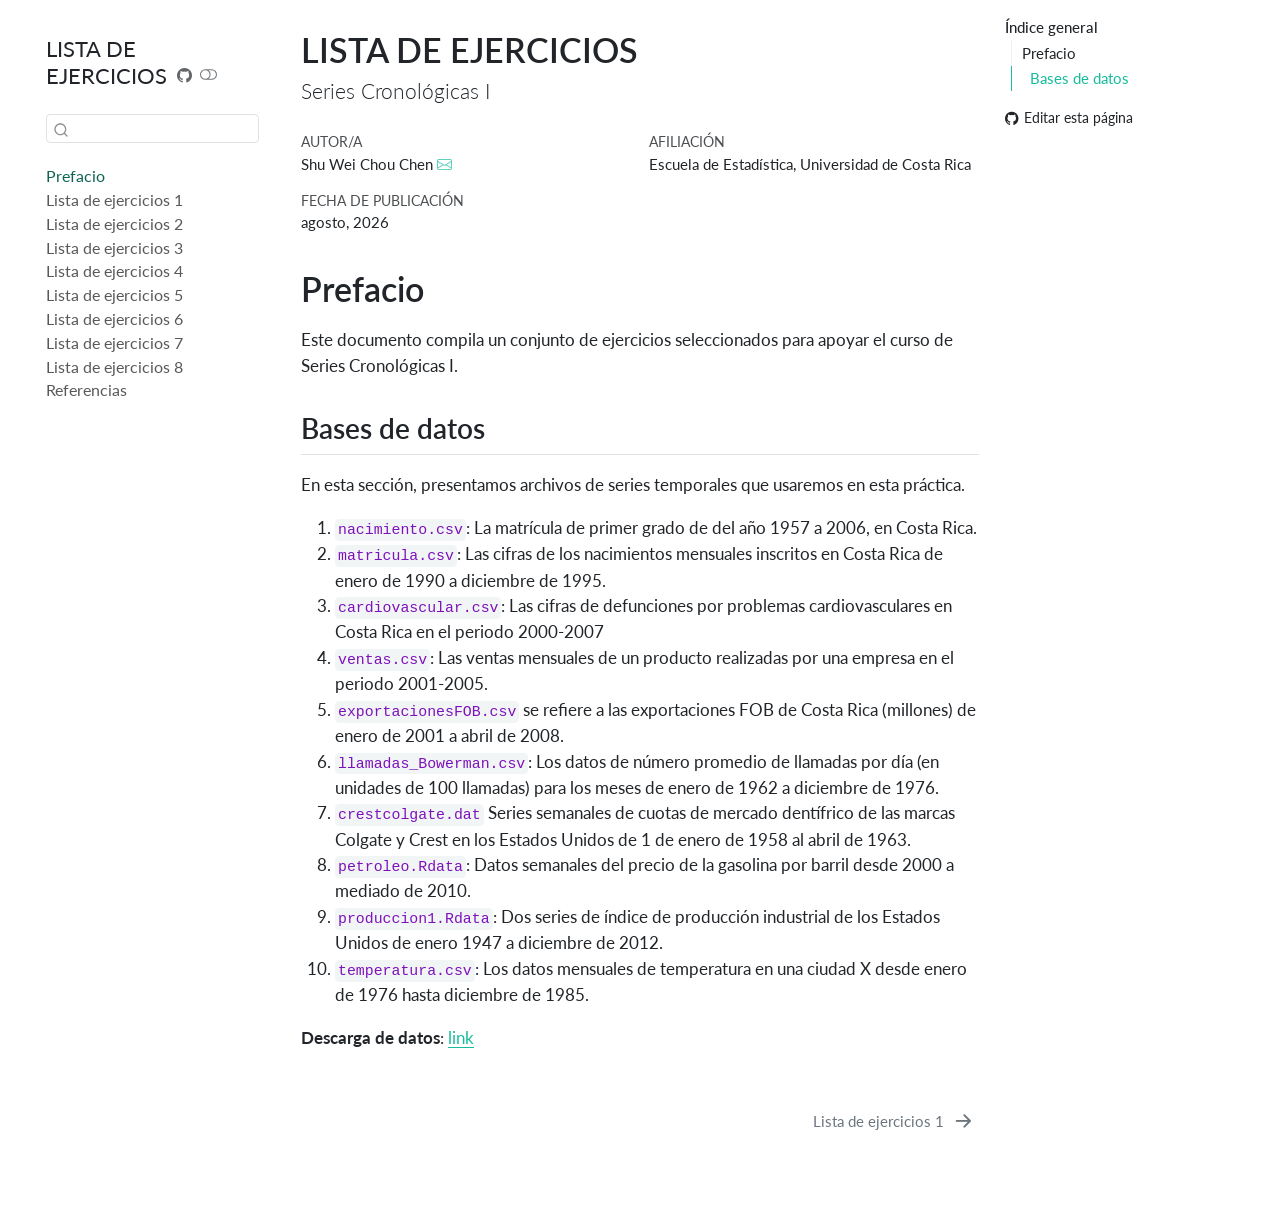
==== commit 038e7615: "Referencia" ====
--- a/docs/index.html
+++ b/docs/index.html
@@ -429,7 +429,7 @@
 <li><code>produccion1.Rdata</code>: Dos series de índice de producción industrial de los Estados Unidos de enero 1947 a diciembre de 2012.</li>
 <li><code>temperatura.csv</code>: Los datos mensuales de temperatura en una ciudad X desde enero de 1976 hasta diciembre de 1985.</li>
 </ol>
-<p>Descarga de datos: <a href="./datos.zip">link</a></p>
+<p><strong>Descarga de datos</strong>: <a href="./datos.zip">link</a></p>
 
 
 <div id="refs" class="references csl-bib-body hanging-indent" role="list" style="display: none">
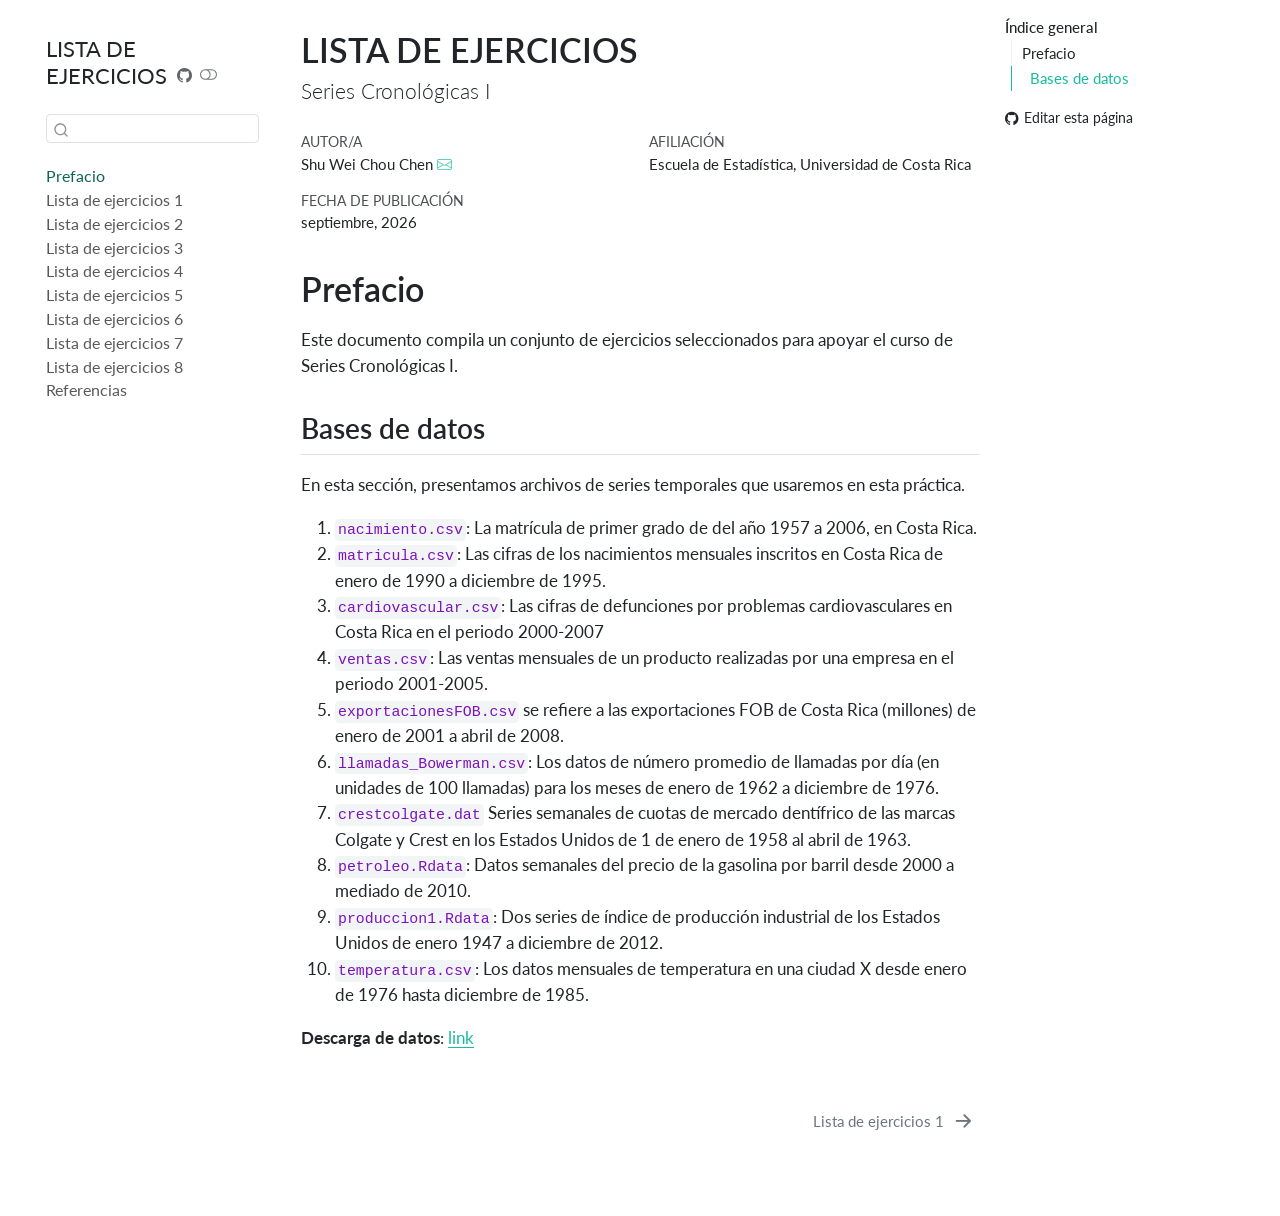
==== commit 51523071: "update exercises" ====
--- a/docs/index.html
+++ b/docs/index.html
@@ -2,7 +2,7 @@
 <html xmlns="http://www.w3.org/1999/xhtml" lang="es" xml:lang="es"><head>
 
 <meta charset="utf-8">
-<meta name="generator" content="quarto-1.9.38">
+<meta name="generator" content="quarto-1.10.18">
 
 <meta name="viewport" content="width=device-width, initial-scale=1.0, user-scalable=yes">
 
@@ -13,10 +13,13 @@
 /* Default styles provided by pandoc.
 ** See https://pandoc.org/MANUAL.html#variables-for-html for config info.
 */
-code{white-space: pre-wrap;}
 span.smallcaps{font-variant: small-caps;}
-div.columns{display: flex; gap: min(4vw, 1.5em);}
-div.column{flex: auto; overflow-x: auto;}
+div.columns{display: flex; gap: 1.5em;}
+div.column{flex: auto;}
+@media screen {
+div.columns{gap: min(4vw, 1.5em);}
+div.column{overflow-x: auto;}
+}
 div.hanging-indent{margin-left: 1.5em; text-indent: -1.5em;}
 ul.task-list{list-style: none;}
 ul.task-list li input[type="checkbox"] {
@@ -60,14 +63,14 @@
 <script src="site_libs/quarto-html/tippy.umd.min.js"></script>
 <script src="site_libs/quarto-html/anchor.min.js"></script>
 <link href="site_libs/quarto-html/tippy.css" rel="stylesheet">
-<link href="site_libs/quarto-html/quarto-syntax-highlighting-15634bcf2e68342d4ad2dfa704d543f6.css" rel="stylesheet" class="quarto-color-scheme" id="quarto-text-highlighting-styles">
-<link href="site_libs/quarto-html/quarto-syntax-highlighting-dark-0a6b7249c26820e032cb0bd839ff02b1.css" rel="stylesheet" class="quarto-color-scheme quarto-color-alternate" id="quarto-text-highlighting-styles">
-<link href="site_libs/quarto-html/quarto-syntax-highlighting-15634bcf2e68342d4ad2dfa704d543f6.css" rel="stylesheet" class="quarto-color-scheme-extra" id="quarto-text-highlighting-styles">
+<link href="site_libs/quarto-html/quarto-syntax-highlighting-64a204ab8560d761af7679ceaba22944.css" rel="stylesheet" class="quarto-color-scheme" id="quarto-text-highlighting-styles">
+<link href="site_libs/quarto-html/quarto-syntax-highlighting-dark-b85bc7c33db8c58e0ec93c3465666fed.css" rel="stylesheet" class="quarto-color-scheme quarto-color-alternate" id="quarto-text-highlighting-styles">
+<link href="site_libs/quarto-html/quarto-syntax-highlighting-64a204ab8560d761af7679ceaba22944.css" rel="stylesheet" class="quarto-color-scheme-extra" id="quarto-text-highlighting-styles">
 <script src="site_libs/bootstrap/bootstrap.min.js"></script>
 <link href="site_libs/bootstrap/bootstrap-icons.css" rel="stylesheet">
-<link href="site_libs/bootstrap/bootstrap-ffc4c3fc79587ee79da4865b6a08975e.min.css" rel="stylesheet" append-hash="true" class="quarto-color-scheme" id="quarto-bootstrap" data-mode="light">
-<link href="site_libs/bootstrap/bootstrap-dark-acff971833d9769290026d534105daaa.min.css" rel="stylesheet" append-hash="true" class="quarto-color-scheme quarto-color-alternate" id="quarto-bootstrap" data-mode="dark">
-<link href="site_libs/bootstrap/bootstrap-ffc4c3fc79587ee79da4865b6a08975e.min.css" rel="stylesheet" append-hash="true" class="quarto-color-scheme-extra" id="quarto-bootstrap" data-mode="light">
+<link href="site_libs/bootstrap/bootstrap-5ed507768e29e60bd1f6e02bc908bc5a.min.css" rel="stylesheet" append-hash="true" class="quarto-color-scheme" id="quarto-bootstrap" data-mode="light">
+<link href="site_libs/bootstrap/bootstrap-dark-62da5bfcf9398c84046c0276f84eca89.min.css" rel="stylesheet" append-hash="true" class="quarto-color-scheme quarto-color-alternate" id="quarto-bootstrap" data-mode="dark">
+<link href="site_libs/bootstrap/bootstrap-5ed507768e29e60bd1f6e02bc908bc5a.min.css" rel="stylesheet" append-hash="true" class="quarto-color-scheme-extra" id="quarto-bootstrap" data-mode="light">
 <script id="quarto-search-options" type="application/json">{
   "location": "sidebar",
   "copy-button": false,
@@ -399,7 +402,7 @@
     <div>
     <div class="quarto-title-meta-heading">Fecha de publicación</div>
     <div class="quarto-title-meta-contents">
-      <p class="date">agosto, 2026</p>
+      <p class="date">septiembre, 2026</p>
     </div>
   </div>
   
@@ -433,6 +436,9 @@
 
 
 <div id="refs" class="references csl-bib-body hanging-indent" role="list" style="display: none">
+<div id="ref-cryer2008time" class="csl-entry" role="listitem">
+Cryer, Jonathan D., y Kung-Sik Chan. 2008. <em>Time Series Analysis: With Applications in R</em>. 2.ª ed. Springer Texts en Statistics. Springer.
+</div>
 <div id="ref-Hernandez2011" class="csl-entry" role="listitem">
 Hernández, O. 2011. <em>Introducción a las series cronológicas</em>. Editorial UCR.
 </div>
--- a/docs/site_libs/quarto-html/quarto-syntax-highlighting-64a204ab8560d761af7679ceaba22944.css
+++ b/docs/site_libs/quarto-html/quarto-syntax-highlighting-64a204ab8560d761af7679ceaba22944.css
@@ -0,0 +1,236 @@
+/* quarto syntax highlight colors */
+:root {
+  --quarto-hl-ot-color: #003B4F;
+  --quarto-hl-at-color: #657422;
+  --quarto-hl-ss-color: #20794D;
+  --quarto-hl-an-color: #5E5E5E;
+  --quarto-hl-fu-color: #4758AB;
+  --quarto-hl-st-color: #20794D;
+  --quarto-hl-cf-color: #003B4F;
+  --quarto-hl-op-color: #5E5E5E;
+  --quarto-hl-er-color: #AD0000;
+  --quarto-hl-bn-color: #AD0000;
+  --quarto-hl-al-color: #AD0000;
+  --quarto-hl-va-color: #111111;
+  --quarto-hl-bu-color: inherit;
+  --quarto-hl-ex-color: inherit;
+  --quarto-hl-pp-color: #AD0000;
+  --quarto-hl-in-color: #5E5E5E;
+  --quarto-hl-vs-color: #20794D;
+  --quarto-hl-wa-color: #5E5E5E;
+  --quarto-hl-do-color: #5E5E5E;
+  --quarto-hl-im-color: #00769E;
+  --quarto-hl-ch-color: #20794D;
+  --quarto-hl-dt-color: #AD0000;
+  --quarto-hl-fl-color: #AD0000;
+  --quarto-hl-co-color: #5E5E5E;
+  --quarto-hl-cv-color: #5E5E5E;
+  --quarto-hl-cn-color: #8f5902;
+  --quarto-hl-sc-color: #5E5E5E;
+  --quarto-hl-dv-color: #AD0000;
+  --quarto-hl-kw-color: #003B4F;
+}
+
+/* other quarto variables */
+:root {
+  --quarto-font-monospace: SFMono-Regular, Menlo, Monaco, Consolas, "Liberation Mono", "Courier New", monospace;
+}
+
+/* syntax highlight based on Pandoc's rules */
+pre > code.sourceCode > span {
+  color: #003B4F;
+}
+
+code.sourceCode > span {
+  color: #003B4F;
+}
+
+div.sourceCode,
+div.sourceCode pre.sourceCode {
+  color: #003B4F;
+}
+
+/* Normal */
+code span {
+  color: #003B4F;
+}
+
+/* Alert */
+code span.al {
+  color: #AD0000;
+  font-style: inherit;
+}
+
+/* Annotation */
+code span.an {
+  color: #5E5E5E;
+  font-style: inherit;
+}
+
+/* Attribute */
+code span.at {
+  color: #657422;
+  font-style: inherit;
+}
+
+/* BaseN */
+code span.bn {
+  color: #AD0000;
+  font-style: inherit;
+}
+
+/* BuiltIn */
+code span.bu {
+  font-style: inherit;
+}
+
+/* ControlFlow */
+code span.cf {
+  color: #003B4F;
+  font-weight: bold;
+  font-style: inherit;
+}
+
+/* Char */
+code span.ch {
+  color: #20794D;
+  font-style: inherit;
+}
+
+/* Constant */
+code span.cn {
+  color: #8f5902;
+  font-style: inherit;
+}
+
+/* Comment */
+code span.co {
+  color: #5E5E5E;
+  font-style: inherit;
+}
+
+/* CommentVar */
+code span.cv {
+  color: #5E5E5E;
+  font-style: italic;
+}
+
+/* Documentation */
+code span.do {
+  color: #5E5E5E;
+  font-style: italic;
+}
+
+/* DataType */
+code span.dt {
+  color: #AD0000;
+  font-style: inherit;
+}
+
+/* DecVal */
+code span.dv {
+  color: #AD0000;
+  font-style: inherit;
+}
+
+/* Error */
+code span.er {
+  color: #AD0000;
+  font-style: inherit;
+}
+
+/* Extension */
+code span.ex {
+  font-style: inherit;
+}
+
+/* Float */
+code span.fl {
+  color: #AD0000;
+  font-style: inherit;
+}
+
+/* Function */
+code span.fu {
+  color: #4758AB;
+  font-style: inherit;
+}
+
+/* Import */
+code span.im {
+  color: #00769E;
+  font-style: inherit;
+}
+
+/* Information */
+code span.in {
+  color: #5E5E5E;
+  font-style: inherit;
+}
+
+/* Keyword */
+code span.kw {
+  color: #003B4F;
+  font-weight: bold;
+  font-style: inherit;
+}
+
+/* Operator */
+code span.op {
+  color: #5E5E5E;
+  font-style: inherit;
+}
+
+/* Other */
+code span.ot {
+  color: #003B4F;
+  font-style: inherit;
+}
+
+/* Preprocessor */
+code span.pp {
+  color: #AD0000;
+  font-style: inherit;
+}
+
+/* SpecialChar */
+code span.sc {
+  color: #5E5E5E;
+  font-style: inherit;
+}
+
+/* SpecialString */
+code span.ss {
+  color: #20794D;
+  font-style: inherit;
+}
+
+/* String */
+code span.st {
+  color: #20794D;
+  font-style: inherit;
+}
+
+/* Variable */
+code span.va {
+  color: #111111;
+  font-style: inherit;
+}
+
+/* VerbatimString */
+code span.vs {
+  color: #20794D;
+  font-style: inherit;
+}
+
+/* Warning */
+code span.wa {
+  color: #5E5E5E;
+  font-style: italic;
+}
+
+.prevent-inlining {
+  content: "</";
+}
+
+/*# sourceMappingURL=9d8d5bb603a83b8298b89080a598c93b.css.map */
--- a/docs/site_libs/quarto-html/quarto-syntax-highlighting-dark-b85bc7c33db8c58e0ec93c3465666fed.css
+++ b/docs/site_libs/quarto-html/quarto-syntax-highlighting-dark-b85bc7c33db8c58e0ec93c3465666fed.css
@@ -0,0 +1,219 @@
+/* quarto syntax highlight colors */
+:root {
+  --quarto-hl-al-color: #f07178;
+  --quarto-hl-an-color: #d4d0ab;
+  --quarto-hl-at-color: #00e0e0;
+  --quarto-hl-bn-color: #d4d0ab;
+  --quarto-hl-bu-color: #abe338;
+  --quarto-hl-ch-color: #abe338;
+  --quarto-hl-co-color: #f8f8f2;
+  --quarto-hl-cv-color: #ffd700;
+  --quarto-hl-cn-color: #ffd700;
+  --quarto-hl-cf-color: #ffa07a;
+  --quarto-hl-dt-color: #ffa07a;
+  --quarto-hl-dv-color: #d4d0ab;
+  --quarto-hl-do-color: #f8f8f2;
+  --quarto-hl-er-color: #f07178;
+  --quarto-hl-ex-color: #00e0e0;
+  --quarto-hl-fl-color: #d4d0ab;
+  --quarto-hl-fu-color: #ffa07a;
+  --quarto-hl-im-color: #abe338;
+  --quarto-hl-in-color: #d4d0ab;
+  --quarto-hl-kw-color: #ffa07a;
+  --quarto-hl-op-color: #ffa07a;
+  --quarto-hl-ot-color: #00e0e0;
+  --quarto-hl-pp-color: #dcc6e0;
+  --quarto-hl-re-color: #00e0e0;
+  --quarto-hl-sc-color: #abe338;
+  --quarto-hl-ss-color: #abe338;
+  --quarto-hl-st-color: #abe338;
+  --quarto-hl-va-color: #00e0e0;
+  --quarto-hl-vs-color: #abe338;
+  --quarto-hl-wa-color: #dcc6e0;
+}
+
+/* other quarto variables */
+:root {
+  --quarto-font-monospace: SFMono-Regular, Menlo, Monaco, Consolas, "Liberation Mono", "Courier New", monospace;
+}
+
+/* syntax highlight based on Pandoc's rules */
+pre > code.sourceCode > span {
+  color: #f8f8f2;
+}
+
+code.sourceCode > span {
+  color: #f8f8f2;
+}
+
+div.sourceCode,
+div.sourceCode pre.sourceCode {
+  color: #f8f8f2;
+}
+
+/* Normal */
+code span {
+  color: #f8f8f2;
+}
+
+/* Alert */
+code span.al {
+  color: #f07178;
+}
+
+/* Annotation */
+code span.an {
+  color: #d4d0ab;
+}
+
+/* Attribute */
+code span.at {
+  color: #00e0e0;
+}
+
+/* BaseN */
+code span.bn {
+  color: #d4d0ab;
+}
+
+/* BuiltIn */
+code span.bu {
+  color: #abe338;
+}
+
+/* ControlFlow */
+code span.cf {
+  font-weight: bold;
+  color: #ffa07a;
+}
+
+/* Char */
+code span.ch {
+  color: #abe338;
+}
+
+/* Constant */
+code span.cn {
+  color: #ffd700;
+}
+
+/* Comment */
+code span.co {
+  font-style: italic;
+  color: #f8f8f2;
+}
+
+/* CommentVar */
+code span.cv {
+  color: #ffd700;
+}
+
+/* Documentation */
+code span.do {
+  color: #f8f8f2;
+}
+
+/* DataType */
+code span.dt {
+  color: #ffa07a;
+}
+
+/* DecVal */
+code span.dv {
+  color: #d4d0ab;
+}
+
+/* Error */
+code span.er {
+  color: #f07178;
+  text-decoration: underline;
+}
+
+/* Extension */
+code span.ex {
+  font-weight: bold;
+  color: #00e0e0;
+}
+
+/* Float */
+code span.fl {
+  color: #d4d0ab;
+}
+
+/* Function */
+code span.fu {
+  color: #ffa07a;
+}
+
+/* Import */
+code span.im {
+  color: #abe338;
+}
+
+/* Information */
+code span.in {
+  color: #d4d0ab;
+}
+
+/* Keyword */
+code span.kw {
+  font-weight: bold;
+  color: #ffa07a;
+}
+
+/* Operator */
+code span.op {
+  color: #ffa07a;
+}
+
+/* Other */
+code span.ot {
+  color: #00e0e0;
+}
+
+/* Preprocessor */
+code span.pp {
+  color: #dcc6e0;
+}
+
+/* RegionMarker */
+code span.re {
+  background-color: #f8f8f2;
+  color: #00e0e0;
+}
+
+/* SpecialChar */
+code span.sc {
+  color: #abe338;
+}
+
+/* SpecialString */
+code span.ss {
+  color: #abe338;
+}
+
+/* String */
+code span.st {
+  color: #abe338;
+}
+
+/* Variable */
+code span.va {
+  color: #00e0e0;
+}
+
+/* VerbatimString */
+code span.vs {
+  color: #abe338;
+}
+
+/* Warning */
+code span.wa {
+  color: #dcc6e0;
+}
+
+.prevent-inlining {
+  content: "</";
+}
+
+/*# sourceMappingURL=4ed8f1090dec6531da29ab00902aa718.css.map */
--- a/docs/site_libs/quarto-html/quarto-syntax-highlighting-64a204ab8560d761af7679ceaba22944.css
+++ b/docs/site_libs/quarto-html/quarto-syntax-highlighting-64a204ab8560d761af7679ceaba22944.css
@@ -0,0 +1,236 @@
+/* quarto syntax highlight colors */
+:root {
+  --quarto-hl-ot-color: #003B4F;
+  --quarto-hl-at-color: #657422;
+  --quarto-hl-ss-color: #20794D;
+  --quarto-hl-an-color: #5E5E5E;
+  --quarto-hl-fu-color: #4758AB;
+  --quarto-hl-st-color: #20794D;
+  --quarto-hl-cf-color: #003B4F;
+  --quarto-hl-op-color: #5E5E5E;
+  --quarto-hl-er-color: #AD0000;
+  --quarto-hl-bn-color: #AD0000;
+  --quarto-hl-al-color: #AD0000;
+  --quarto-hl-va-color: #111111;
+  --quarto-hl-bu-color: inherit;
+  --quarto-hl-ex-color: inherit;
+  --quarto-hl-pp-color: #AD0000;
+  --quarto-hl-in-color: #5E5E5E;
+  --quarto-hl-vs-color: #20794D;
+  --quarto-hl-wa-color: #5E5E5E;
+  --quarto-hl-do-color: #5E5E5E;
+  --quarto-hl-im-color: #00769E;
+  --quarto-hl-ch-color: #20794D;
+  --quarto-hl-dt-color: #AD0000;
+  --quarto-hl-fl-color: #AD0000;
+  --quarto-hl-co-color: #5E5E5E;
+  --quarto-hl-cv-color: #5E5E5E;
+  --quarto-hl-cn-color: #8f5902;
+  --quarto-hl-sc-color: #5E5E5E;
+  --quarto-hl-dv-color: #AD0000;
+  --quarto-hl-kw-color: #003B4F;
+}
+
+/* other quarto variables */
+:root {
+  --quarto-font-monospace: SFMono-Regular, Menlo, Monaco, Consolas, "Liberation Mono", "Courier New", monospace;
+}
+
+/* syntax highlight based on Pandoc's rules */
+pre > code.sourceCode > span {
+  color: #003B4F;
+}
+
+code.sourceCode > span {
+  color: #003B4F;
+}
+
+div.sourceCode,
+div.sourceCode pre.sourceCode {
+  color: #003B4F;
+}
+
+/* Normal */
+code span {
+  color: #003B4F;
+}
+
+/* Alert */
+code span.al {
+  color: #AD0000;
+  font-style: inherit;
+}
+
+/* Annotation */
+code span.an {
+  color: #5E5E5E;
+  font-style: inherit;
+}
+
+/* Attribute */
+code span.at {
+  color: #657422;
+  font-style: inherit;
+}
+
+/* BaseN */
+code span.bn {
+  color: #AD0000;
+  font-style: inherit;
+}
+
+/* BuiltIn */
+code span.bu {
+  font-style: inherit;
+}
+
+/* ControlFlow */
+code span.cf {
+  color: #003B4F;
+  font-weight: bold;
+  font-style: inherit;
+}
+
+/* Char */
+code span.ch {
+  color: #20794D;
+  font-style: inherit;
+}
+
+/* Constant */
+code span.cn {
+  color: #8f5902;
+  font-style: inherit;
+}
+
+/* Comment */
+code span.co {
+  color: #5E5E5E;
+  font-style: inherit;
+}
+
+/* CommentVar */
+code span.cv {
+  color: #5E5E5E;
+  font-style: italic;
+}
+
+/* Documentation */
+code span.do {
+  color: #5E5E5E;
+  font-style: italic;
+}
+
+/* DataType */
+code span.dt {
+  color: #AD0000;
+  font-style: inherit;
+}
+
+/* DecVal */
+code span.dv {
+  color: #AD0000;
+  font-style: inherit;
+}
+
+/* Error */
+code span.er {
+  color: #AD0000;
+  font-style: inherit;
+}
+
+/* Extension */
+code span.ex {
+  font-style: inherit;
+}
+
+/* Float */
+code span.fl {
+  color: #AD0000;
+  font-style: inherit;
+}
+
+/* Function */
+code span.fu {
+  color: #4758AB;
+  font-style: inherit;
+}
+
+/* Import */
+code span.im {
+  color: #00769E;
+  font-style: inherit;
+}
+
+/* Information */
+code span.in {
+  color: #5E5E5E;
+  font-style: inherit;
+}
+
+/* Keyword */
+code span.kw {
+  color: #003B4F;
+  font-weight: bold;
+  font-style: inherit;
+}
+
+/* Operator */
+code span.op {
+  color: #5E5E5E;
+  font-style: inherit;
+}
+
+/* Other */
+code span.ot {
+  color: #003B4F;
+  font-style: inherit;
+}
+
+/* Preprocessor */
+code span.pp {
+  color: #AD0000;
+  font-style: inherit;
+}
+
+/* SpecialChar */
+code span.sc {
+  color: #5E5E5E;
+  font-style: inherit;
+}
+
+/* SpecialString */
+code span.ss {
+  color: #20794D;
+  font-style: inherit;
+}
+
+/* String */
+code span.st {
+  color: #20794D;
+  font-style: inherit;
+}
+
+/* Variable */
+code span.va {
+  color: #111111;
+  font-style: inherit;
+}
+
+/* VerbatimString */
+code span.vs {
+  color: #20794D;
+  font-style: inherit;
+}
+
+/* Warning */
+code span.wa {
+  color: #5E5E5E;
+  font-style: italic;
+}
+
+.prevent-inlining {
+  content: "</";
+}
+
+/*# sourceMappingURL=9d8d5bb603a83b8298b89080a598c93b.css.map */
